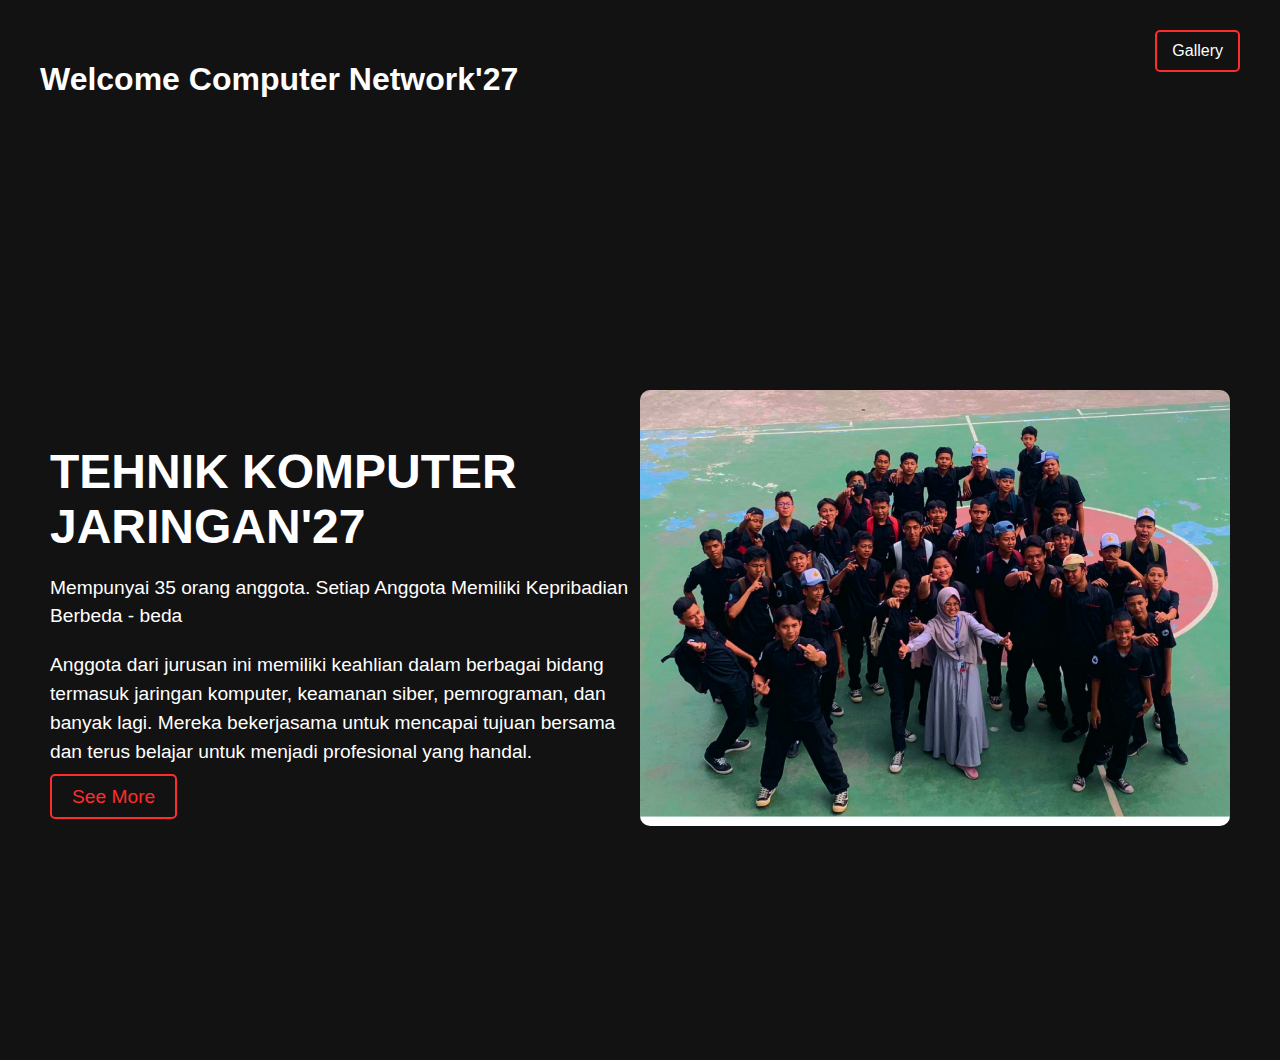
==== index.html @ 85225b3b "Add files via upload" ====
<!DOCTYPE html>
<html lang="en">
<head>
    <meta charset="UTF-8">
    <meta name="viewport" content="width=device-width, initial-scale=1.0">
    <link rel="stylesheet" href="styles.css"> 
    <link rel="stylesheet" href="gale.css"> <!-- Link ke file CSS tambahan untuk gallery --> 
    <script src="script.js" defer></script>
    <title>Tehnik Komputer Jaringan</title>
    <link rel="stylesheet" href="style.css" />
<body>

    <div class="container">
        <header>
            <h1>Welcome Computer Network'27</h1>
            </header>
        <div class="nav">
            <a href="Gallery.html">Gallery</a>
        </div>
    </div>

    <div class="hero">
        <div class="hero-content">
            <h1>TEHNIK KOMPUTER JARINGAN'27</h1>
            <p>Mempunyai 35 orang anggota. Setiap Anggota Memiliki Kepribadian Berbeda - beda</p>
            <p>Anggota dari jurusan ini memiliki keahlian dalam berbagai bidang termasuk jaringan komputer, keamanan siber, pemrograman, dan banyak lagi.
             Mereka bekerjasama untuk mencapai tujuan bersama dan terus belajar untuk menjadi profesional yang handal.</p>
             
            <a href="about.html">See More</a>
        </div>
        <div class="hero-image">
            <img src="tkj abis.jpg" alt="Statue Design">
        </div>
    </div>

</body>
</html>
---- gale.css ----
body {
    font-family: Arial, sans-serif;
    margin: 0;
    padding: 0;
    background-color: #121212;
    color: #fff;
}

.header {
    text-align: center;
    padding: 20px;
    background-color: #1c1c1c;
}

.header h1 {
    color: #ff2c2c;
    font-size: 2.5rem;
}

.header p {
    margin: 10px 0 0;
}

.nav {
    text-align: right; /* Menempatkan navigasi di sebelah kanan */
    padding: 10px 20px;
    position: absolute; /* Menempatkan navigasi di posisi absolut */
    top: 20px; /* Jarak dari atas */
    right: 20px; /* Jarak dari kanan */
}

.nav a {
    color: #ff2c2c; /* Warna teks tombol */
    text-decoration: none;
    padding: 10px 15px;
    border: 2px solid #ff2c2c; /* Border tombol */
    border-radius: 5px;
    transition: background-color 0.3s, color 0.3s;
}

.nav a:hover {
    background-color: #ff2c2c; /* Warna background saat hover */
    color: #fff; /* Warna teks saat hover */
}

.container {
    max-width: 1200px;
    margin: 20px auto;
    padding: 0 20px;
}

.gallery {
    display: grid;
    grid-template-columns: repeat(auto-fit, minmax(280px, 1fr));
    gap: 20px;
}

.gallery-item {
    background-color: #1c1c1c;
    border-radius: 10px;
    overflow: hidden;
    text-align: center;
    box-shadow: 0 4px 6px rgba(0, 0, 0, 0.3);
}

.gallery-item img {
    width: 100%;
    height: auto;
    display: block;
}

.gallery-item h3 {
    margin: 10px 0;
    font-size: 1.2rem;
}
---- style.css ----
body {
    margin: 0;
    font-family: Arial, sans-serif;
    background-color: #121212;
    color: #fff;
}

.container {
    display: flex;
    flex-direction: row;
    justify-content: space-between;
    align-items: center;
    padding: 20px;
}

.nav {
    display: flex;
    gap: 30px;
}

.nav a {
    text-decoration: none;
    color: #fff;
    font-weight: 500;
}

.nav a:hover {
    color: #ff2c2c;
}

.hero {
    display: grid;
    grid-template-columns: 1fr 1fr;
    align-items: center;
    height: 100vh;
    padding: 0 50px;
}

.hero-content {
    max-width: 600px;
}

.hero-content h1 {
    font-size: 3rem;
    margin-bottom: 20px;
    color: #fff;
}

.hero-content p {
    font-size: 1.2rem;
    line-height: 1.5;
    margin-bottom: 20px;
}

.hero-content a {
    text-decoration: none;
    color: #ff2c2c;
    font-size: 1.2rem;
    border: 2px solid #ff2c2c;
    padding: 10px 20px;
    border-radius: 5px;
    transition: background-color 0.3s, color 0.3s;
}

.hero-content a:hover {
    background-color: #ff2c2c;
    color: #121212;
}

.hero-image {
    position: relative;
    text-align: center;
}

.hero-image img {
    max-width: 100%;
    border-radius: 10px;
}
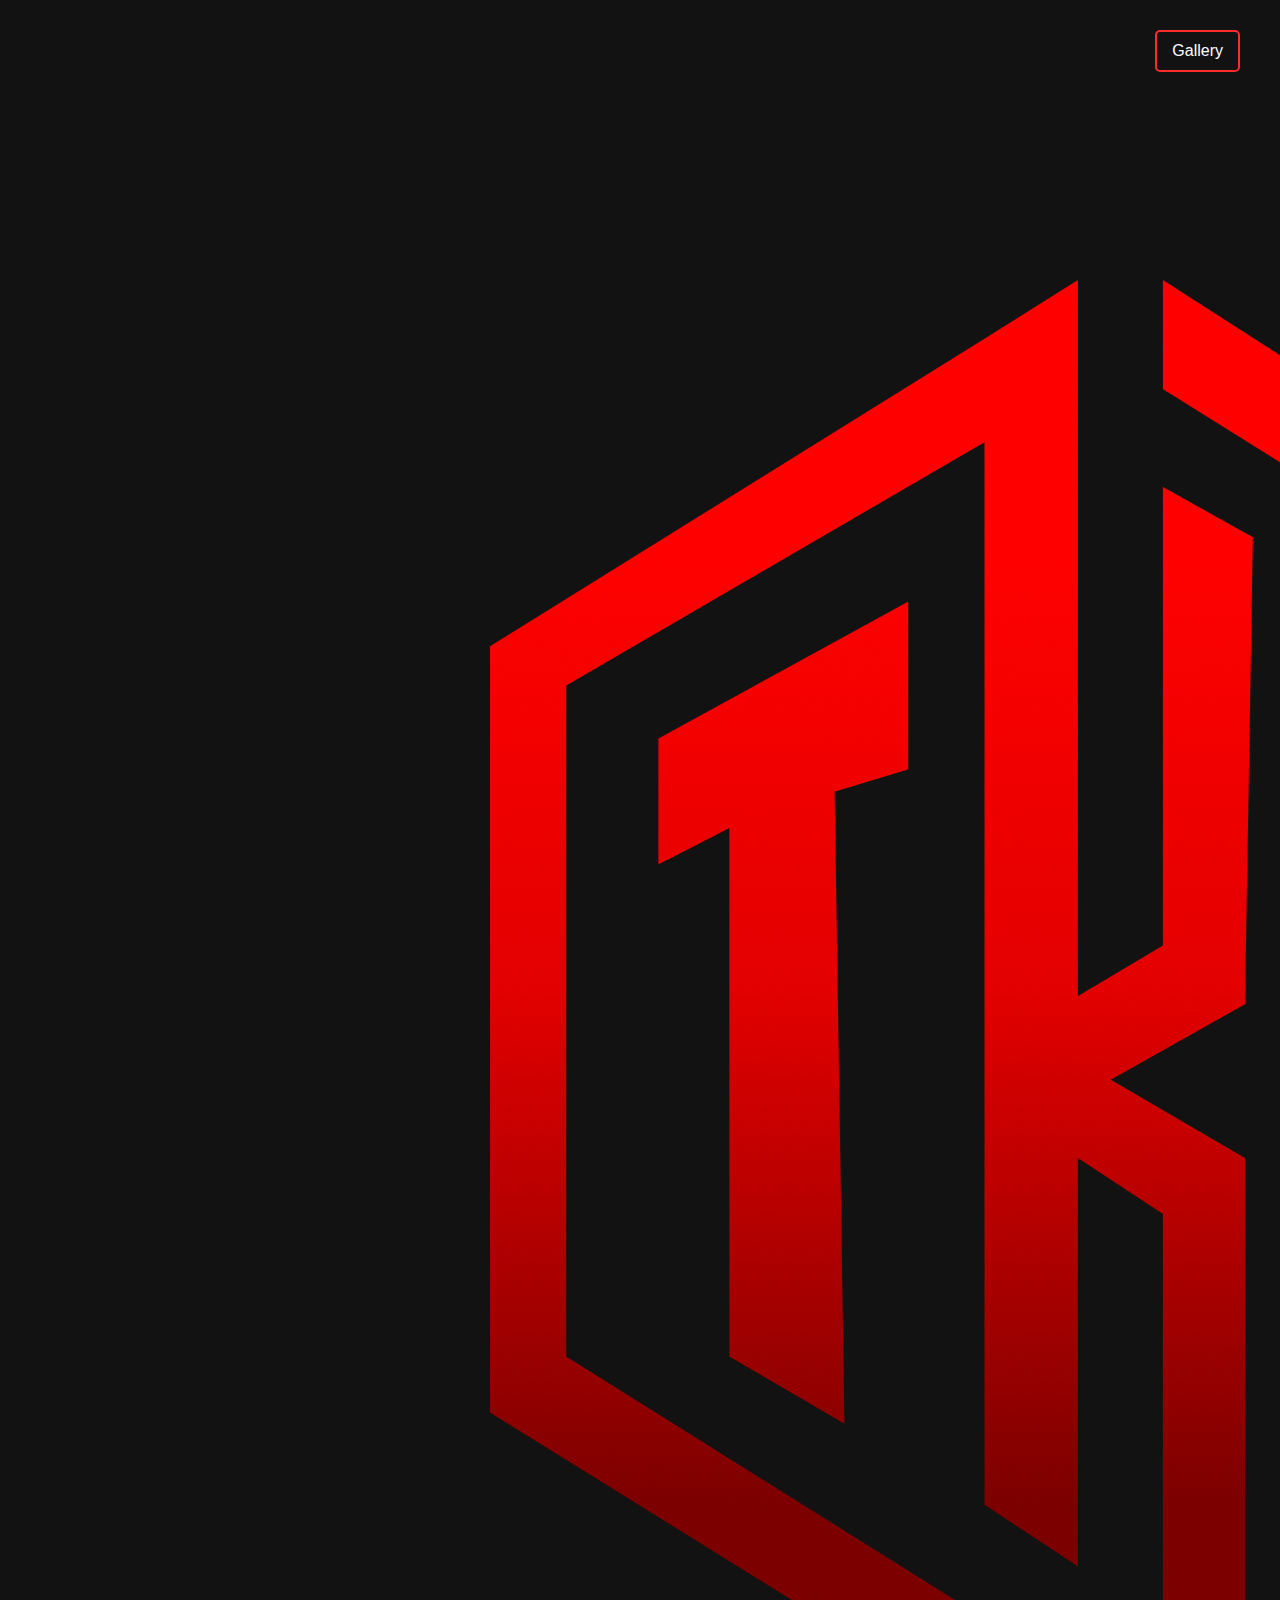
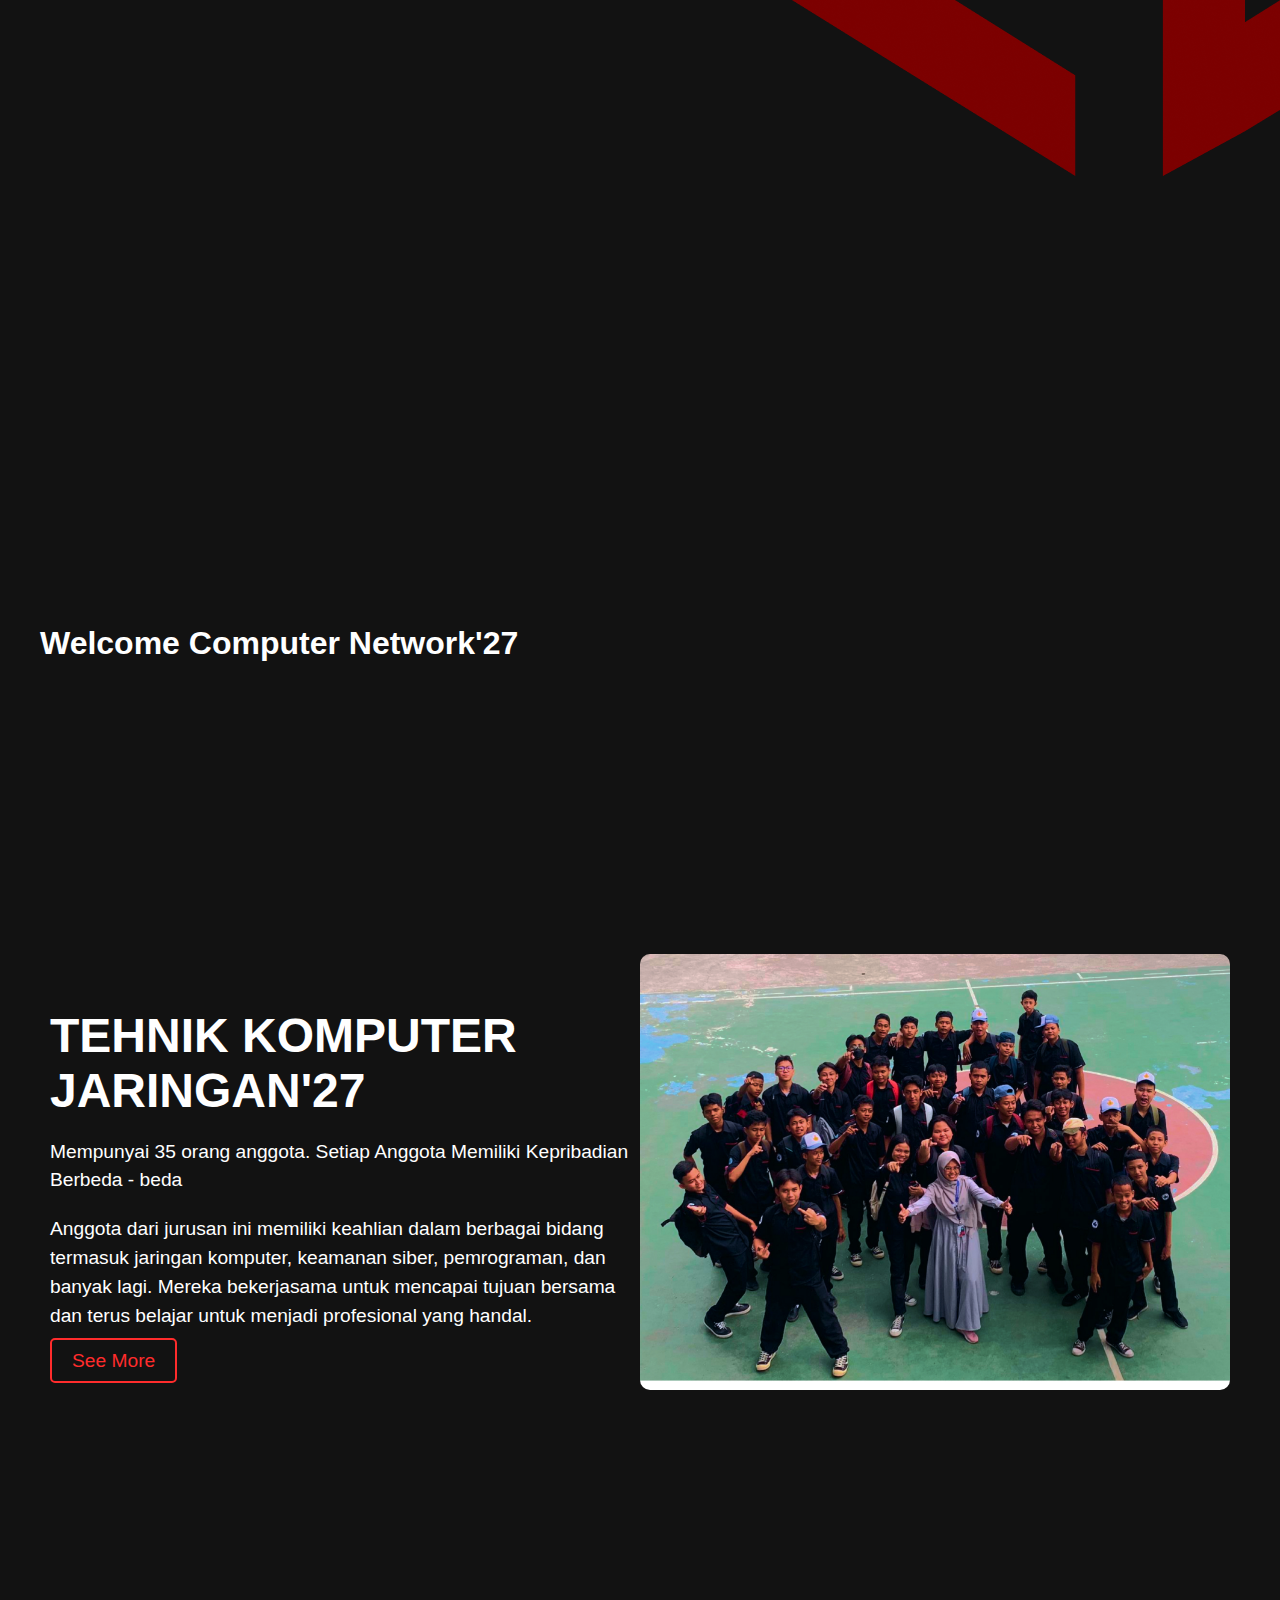
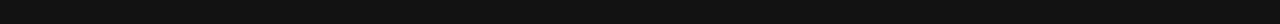
==== commit 817eda36: "Update index.html" ====
--- a/index.html
+++ b/index.html
@@ -5,6 +5,7 @@
     <meta name="viewport" content="width=device-width, initial-scale=1.0">
     <link rel="stylesheet" href="styles.css"> 
     <link rel="stylesheet" href="gale.css"> <!-- Link ke file CSS tambahan untuk gallery --> 
+    <link rel="shortcut icon" type="tkj-icon" href="logo tkj2.png">
     <script src="script.js" defer></script>
     <title>Tehnik Komputer Jaringan</title>
     <link rel="stylesheet" href="style.css" />
@@ -12,6 +13,7 @@
 
     <div class="container">
         <header>
+            <img src="logo tkj2.png" alt="Logo Website" class="logo">
             <h1>Welcome Computer Network'27</h1>
             </header>
         <div class="nav">
--- a/gale.css
+++ b/gale.css
@@ -73,3 +73,74 @@
     margin: 10px 0;
     font-size: 1.2rem;
 }
+
+/* CSS untuk animasi fade */
+.fade-out {
+    animation: fadeOut 2.0s forwards;
+  }
+  
+  .fade-in {
+    animation: fadeIn 2.0s forwards;
+  }
+  
+  @keyframes fadeOut {
+    to {
+      opacity: 0;
+    }
+  }
+  
+  @keyframes fadeIn {
+    from {
+      opacity: 0;
+    }
+    to {
+      opacity: 1;
+    }
+  }
+  
+  /* Media queries untuk layar kecil (ponsel) */
+  @media (max-width: 768px) {
+      .container {
+          flex-direction: column;
+          align-items: flex-start;
+      }
+  
+      .nav {
+          width: 100%;
+          justify-content: space-between;
+      }
+  
+      .hero {
+          grid-template-columns: 1fr;
+          padding: 20px;
+      }
+  
+      .hero-content {
+          max-width: 100%;
+      }
+  
+      .hero-content h1 {
+          font-size: 2rem;
+          text-align: center;
+      }
+  
+      .hero-content p {
+          font-size: 1rem;
+          text-align: center;
+      }
+  
+      .hero-content .see-more {
+          display: block;
+          margin: 0 auto;
+      }
+  
+      .hero-image {
+          text-align: center;
+      }
+  
+      .hero-image img {
+          max-width: 100%;
+          height: auto;
+      }
+  }
+  
--- a/style.css
+++ b/style.css
@@ -77,3 +77,73 @@
     border-radius: 10px;
 }
 
+/* CSS untuk animasi fade */
+.fade-out {
+  animation: fadeOut 0.5s forwards;
+}
+
+.fade-in {
+  animation: fadeIn 0.5s forwards;
+}
+
+@keyframes fadeOut {
+  to {
+    opacity: 0;
+  }
+}
+
+@keyframes fadeIn {
+  from {
+    opacity: 0;
+  }
+  to {
+    opacity: 1;
+  }
+}
+
+/* Media queries untuk layar kecil (ponsel) */
+@media (max-width: 768px) {
+    .container {
+        flex-direction: column;
+        align-items: flex-start;
+    }
+
+    .nav {
+        width: 100%;
+        justify-content: flex-end; /* Mengatur ke kanan */
+        gap: 20px; /* Ubah ukuran gap jika perlu */
+    }
+
+    .hero {
+        grid-template-columns: 1fr;
+        padding: 20px;
+    }
+
+    .hero-content {
+        max-width: 100%;
+    }
+
+    .hero-content h1 {
+        font-size: 2rem;
+        text-align: center;
+    }
+
+    .hero-content p {
+        font-size: 1rem;
+        text-align: center;
+    }
+
+    .hero-content .see-more {
+        display: block;
+        margin: 0 auto;
+    }
+
+    .hero-image {
+        text-align: center;
+    }
+
+    .hero-image img {
+        max-width: 100%;
+        height: auto;
+    }
+}
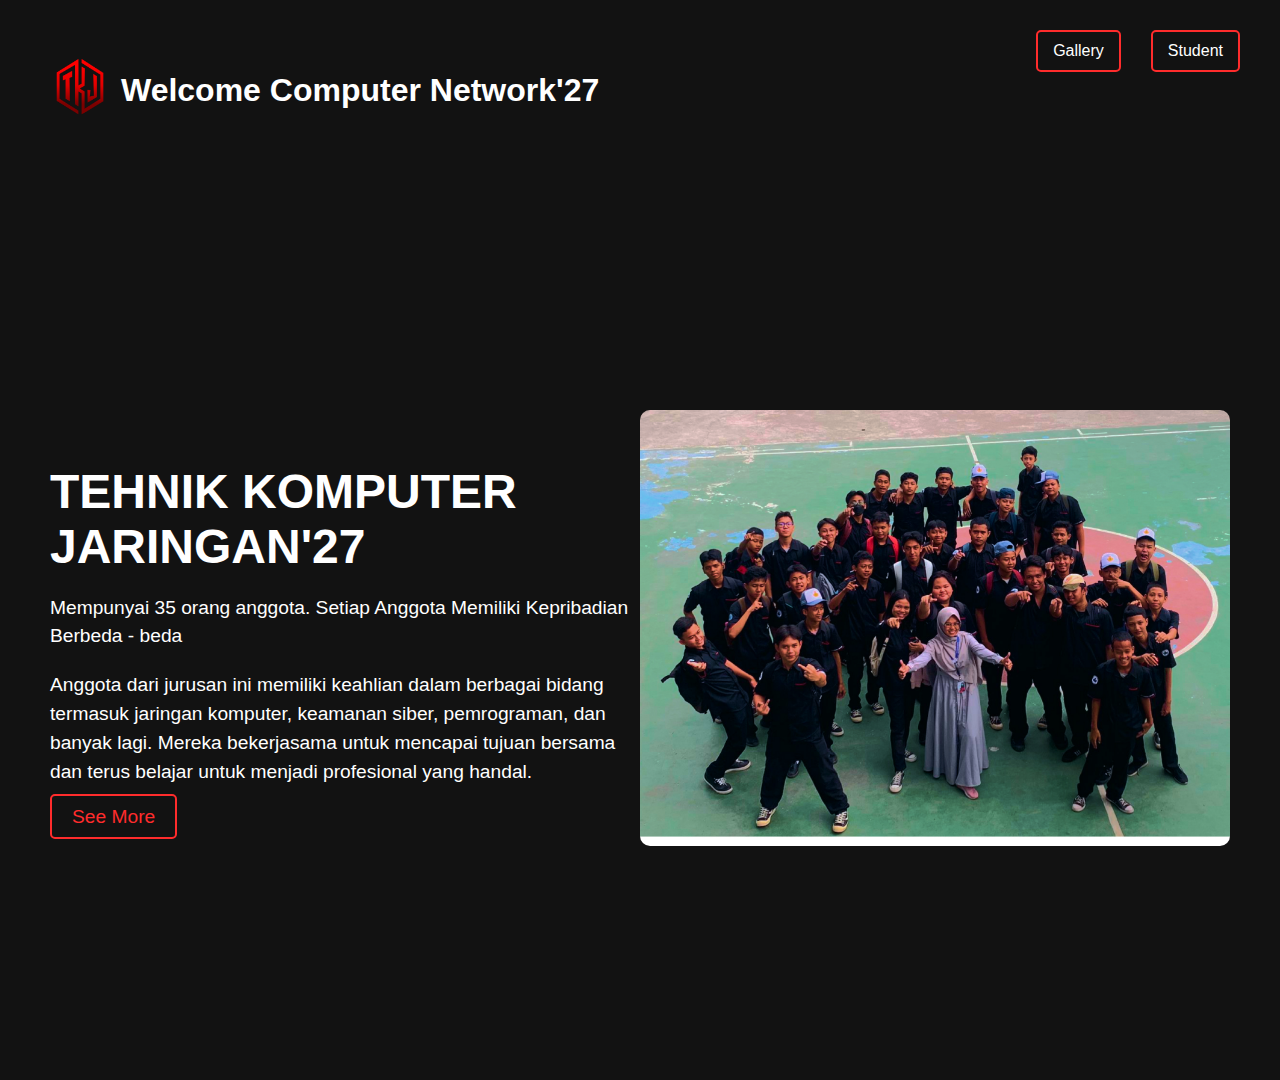
==== commit 2b88cc1f: "Add files via upload" ====
--- a/index.html
+++ b/index.html
@@ -18,6 +18,8 @@
             </header>
         <div class="nav">
             <a href="Gallery.html">Gallery</a>
+            <a href="student.html">Student</a>
+
         </div>
     </div>
 
@@ -34,6 +36,6 @@
             <img src="tkj abis.jpg" alt="Statue Design">
         </div>
     </div>
-
+   
 </body>
 </html>
--- a/style.css
+++ b/style.css
@@ -147,3 +147,20 @@
         height: auto;
     }
 }
+      /* Bagian Header */
+      header {
+        background-color: #00000000;
+        color: #ffffff;
+        padding: 10px 0;
+        text-align: center;
+        display: flex;
+        align-items: center;
+        justify-content: center;
+        gap: 1px;
+      }
+  
+      /* Logo Gambar */
+      .logo {
+        width: 80px; /* Ubah ukuran logo sesuai kebutuhan */
+        height: auto;
+      }
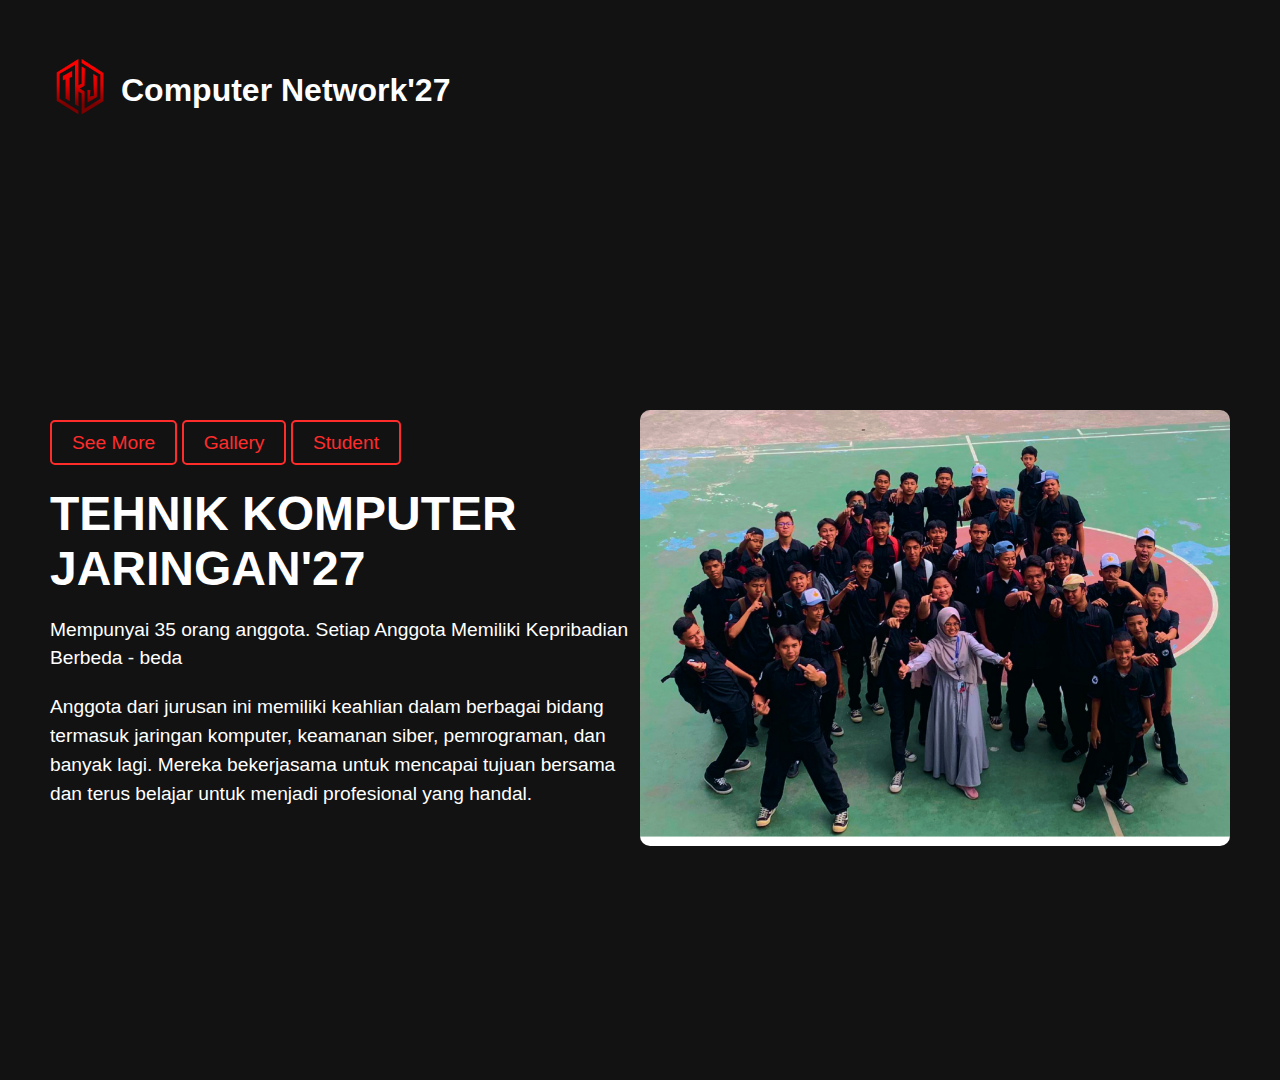
==== commit b5563959: "Add files via upload" ====
--- a/index.html
+++ b/index.html
@@ -14,23 +14,22 @@
     <div class="container">
         <header>
             <img src="logo tkj2.png" alt="Logo Website" class="logo">
-            <h1>Welcome Computer Network'27</h1>
+            <h1>Computer Network'27</h1>
             </header>
         <div class="nav">
+            
+        </div>
+    </div>
+    
+    <div class="hero">
+        <div class="hero-content">
+            <a href="about.html">See More</a>
             <a href="Gallery.html">Gallery</a>
             <a href="student.html">Student</a>
-
-        </div>
-    </div>
-
-    <div class="hero">
-        <div class="hero-content">
             <h1>TEHNIK KOMPUTER JARINGAN'27</h1>
             <p>Mempunyai 35 orang anggota. Setiap Anggota Memiliki Kepribadian Berbeda - beda</p>
             <p>Anggota dari jurusan ini memiliki keahlian dalam berbagai bidang termasuk jaringan komputer, keamanan siber, pemrograman, dan banyak lagi.
-             Mereka bekerjasama untuk mencapai tujuan bersama dan terus belajar untuk menjadi profesional yang handal.</p>
-             
-            <a href="about.html">See More</a>
+                Mereka bekerjasama untuk mencapai tujuan bersama dan terus belajar untuk menjadi profesional yang handal.</p>
         </div>
         <div class="hero-image">
             <img src="tkj abis.jpg" alt="Statue Design">
